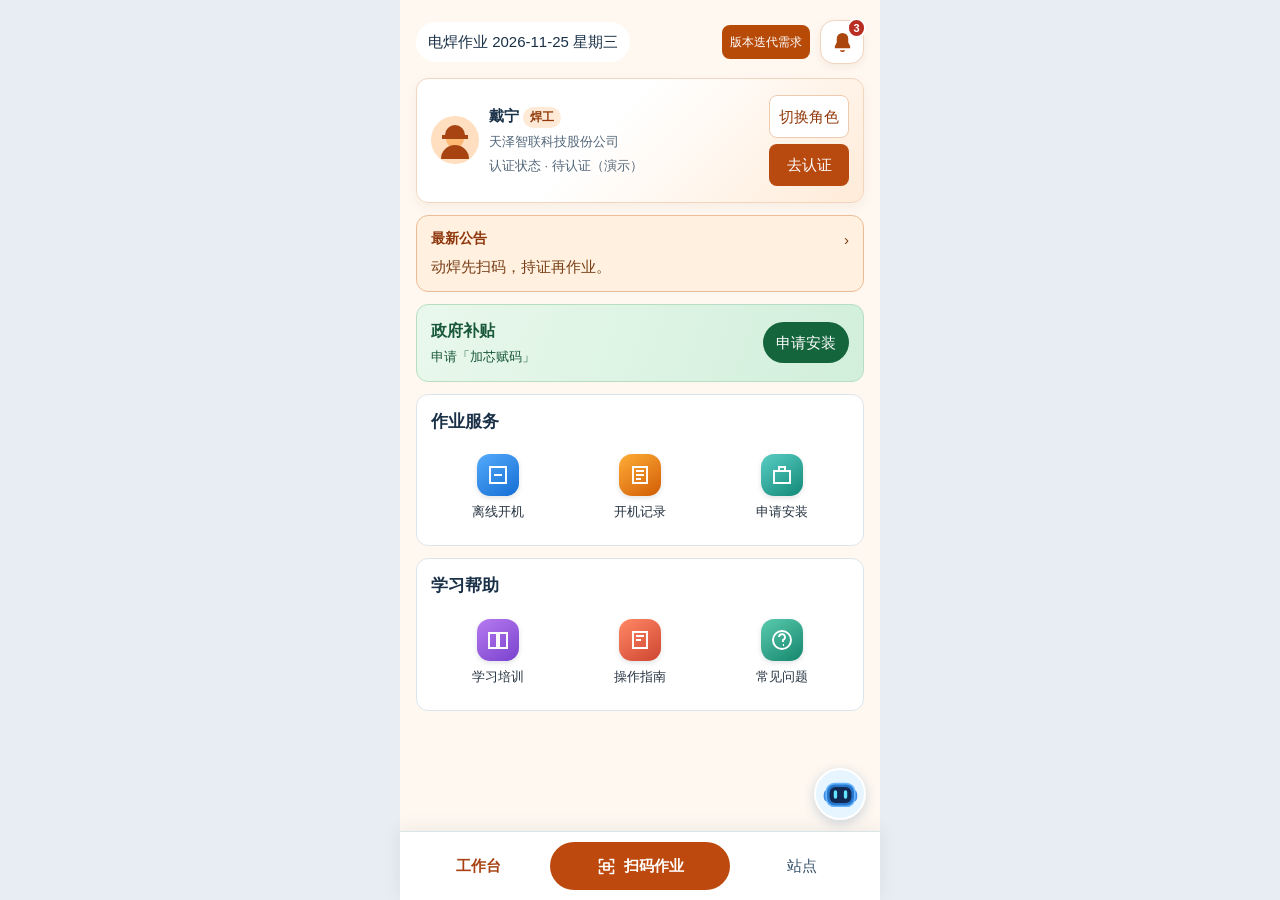
==== pages/mini-workbench.html @ 35cec2cd "Add files via upload" ====
<!doctype html>
<html lang="zh-CN">
<meta charset="utf-8">
<meta name="viewport" content="width=device-width,initial-scale=1">
<title>电焊作业小程序原型</title>
<link rel="stylesheet" href="../_data/leaflet/leaflet.css">
<script defer src="../_data/leaflet/leaflet.js"></script>
<script defer src="../_data/street-boundaries.js"></script>
<script defer src="../_data/station-boundaries.js"></script>
<style>
*{box-sizing:border-box}body{margin:0;background:#e7edf2;color:#193047;font:15px/1.55 "Microsoft YaHei",sans-serif}button,select,input{font:inherit}button{cursor:pointer}button:focus-visible,a:focus-visible{outline:3px solid #277bc3;outline-offset:3px}.app{max-width:480px;min-height:100dvh;margin:auto;background:#f4f7f9;padding:20px 16px 115px}header{display:flex;justify-content:space-between;align-items:center;margin-bottom:14px}h1,h2,p{margin:0}h1{font-size:25px}h2{font-size:17px;margin-bottom:10px}.card{background:white;border:1px solid #dce5eb;border-radius:12px;padding:14px;margin-bottom:12px}.identity{display:flex;justify-content:space-between;gap:8px;align-items:center}.muted{color:#526679;font-size:13px}.action{background:#dff2ed;color:#075d4b;border:0;border-radius:8px;padding:9px}.tools{display:flex;flex-wrap:wrap;gap:8px}.notice{background:#fff2d9;color:#723c0a}.nav{position:fixed;bottom:0;left:50%;transform:translateX(-50%);width:min(480px,100%);background:white;border-top:1px solid #dae5ea;display:grid;grid-template-columns:1fr 1.4fr 1fr;gap:8px;padding:10px 14px calc(10px + env(safe-area-inset-bottom))}.nav button{border:0;background:white;color:#34516a;min-height:48px;border-radius:10px}.nav button[aria-current]{background:#edf4f8;font-weight:bold}.nav .scan{background:#08735d;color:white;font-weight:bold}.filters{display:grid;grid-template-columns:1fr 1fr;gap:8px}.filters input{grid-column:1/-1}.filters input,.filters select{width:100%;padding:9px;border:1px solid #bacbd8;border-radius:7px;background:white;color:inherit}.map{position:relative;height:188px;margin:10px 0;background:#e1eee3;border-radius:9px;overflow:hidden}.map svg{position:absolute;width:100%;height:100%;pointer-events:none}.pin{position:absolute;transform:translate(-50%,-50%);width:34px;height:34px;border:2px solid white;border-radius:50%;background:#08735d;color:white}.pin.active{background:#a34313}.station{display:block;text-align:left;width:100%;color:inherit}.station.active{border-color:#08735d;background:#f0fbf7}.status{float:right;color:#076555;font-size:12px}.count{margin:10px 0}dialog{border:0;border-radius:12px;width:min(360px,90vw);padding:20px}dialog::backdrop{background:#12263e80}dialog p{margin:12px 0}
.nav{box-shadow:0 -3px 18px #19304712;align-items:center}.nav button[aria-current]{background:transparent;color:#a84213}.nav .scan{background:#bd490e;border-radius:999px}.app:has(#sites:not([hidden])){padding-top:0}.map-stage{position:relative;margin:0 -16px;background:#e1eee3;padding-top:108px}.map-stage .filters{position:absolute;z-index:1;top:12px;left:14px;right:14px}.map-stage .filters input{grid-row:1;border-radius:999px}.map-stage .filters select{border-radius:999px}.map-stage .map{height:clamp(220px,38dvh,360px);margin:0;border-radius:0}.map-hint{padding:4px 14px 18px}.sheet{position:relative;margin:-12px -16px 0;background:white;border-radius:18px 18px 0 0;padding:10px 16px 16px}.sheet h2{margin-top:10px}.sheet .station{border-width:0 0 1px;border-radius:0;margin:0}.pin.active{outline:3px solid #f3b084}
#work .action{background:#fff1e6;color:#923a0c}.app:has(#work:not([hidden])){background:#fff8f1}.identity .profile{display:flex;gap:10px;align-items:center;min-width:0}.avatar{width:48px;height:48px;flex:none;border-radius:50%;background:#ffdfbf;color:#a74412}.tools{display:grid;grid-template-columns:repeat(3,minmax(0,1fr))}.tools .action{display:grid;justify-items:center;gap:6px;min-height:68px;font-size:13px}.tools svg{width:23px;height:23px;fill:none;stroke:currentColor;stroke-width:1.7}.account-actions{display:grid;gap:6px;flex:none}#roleDialog button{margin:4px}
#work header{gap:10px}.work-date{font-size:clamp(12px,3.6vw,15px);font-weight:500;background:#fff;padding:8px 12px;border-radius:999px}.message-bell{position:relative;flex:none;width:44px;height:44px;display:grid;place-items:center}.message-bell svg{width:23px;height:23px;fill:currentColor}.unread{position:absolute;top:-3px;right:-3px;min-width:19px;padding:0 4px;border:2px solid #fff;border-radius:999px;background:#b6371b;color:white;font-size:11px;text-align:center}
.nav .scan{display:flex;align-items:center;justify-content:center;gap:7px}.scan-icon{width:21px;height:21px;flex:none;fill:none;stroke:currentColor;stroke-width:1.8;stroke-linecap:round;stroke-linejoin:round}
#work .tools .action{background:transparent;color:#263341;align-content:start}
#work .tools .action:hover{background:#fff4e8}
.app-icon{display:grid;place-items:center;width:42px;height:42px;border-radius:13px;background:linear-gradient(145deg,var(--icon-light),var(--icon-dark));color:white;box-shadow:0 2px 5px #26334123}
.app-icon svg{width:24px;height:24px;stroke-width:1.9}
#work .welder-card{background:linear-gradient(135deg,#fff 42%,#ffebd8);border-color:#f2d6be;padding:16px 14px;box-shadow:0 4px 12px #803e1010}
.welder-card .avatar{outline:2px solid white;outline-offset:1px}
.welder-card .role-label{display:inline-block;border-radius:999px;background:#ffead7;color:#923a0c;padding:1px 7px;font-size:12px;vertical-align:middle}
.welder-card .profile p{margin-top:4px}
#work .welder-card #switchRole{background:white;border:1px solid #edcbb0}
#work .welder-card #certAction{background:#b94a0f;color:white}
.subsidy-card{background:linear-gradient(110deg,#fff0d7,#ffe3bb);border-color:#f1d1a5;gap:12px}
.subsidy-copy strong{color:#713509;font-size:16px}
.subsidy-copy .muted{color:#754d2e;margin-top:3px}
#work .subsidy-card .action{background:#9d420e;color:white;flex:none;border-radius:999px;padding-inline:13px}
#work .message-bell{background:white;border:1px solid #f2d4bd;border-radius:14px;color:#ab460e;box-shadow:0 3px 9px #803e1014}
#work .message-bell:hover{background:#ffe9d7}
.unread{background:#b92e22;line-height:16px;font-weight:700}
@media(max-width:350px){.welder-card{flex-wrap:wrap}.welder-card .account-actions{display:flex;margin-left:auto}}
.subsidy-card{background:linear-gradient(110deg,#e9f8ec,#d1efdb);border-color:#b7dec3}
.subsidy-copy strong,.subsidy-copy .muted{color:#195839}
#work .subsidy-card .action{background:#14653c;color:#fff}
.message-strip{display:flex;align-items:center;gap:9px;width:100%;text-align:left;color:#773f17;border-color:#f2d6be;background:#fffaf3}
.message-strip svg{width:21px;height:21px;flex:none;fill:none;stroke:currentColor;stroke-width:1.8}
.message-window{height:24px;overflow:hidden;flex:1;min-width:0}
.message-track{display:block;animation:message-roll 12s ease-in-out infinite}
.message-track span{display:block;height:24px;line-height:24px;overflow:hidden;text-overflow:ellipsis;white-space:nowrap}
.message-strip:hover .message-track,.message-strip:focus-visible .message-track{animation-play-state:paused}
@keyframes message-roll{0%,24%{transform:translateY(0)}33%,57%{transform:translateY(-24px)}66%,91%{transform:translateY(-48px)}100%{transform:translateY(-72px)}}
@media(prefers-reduced-motion:reduce){.message-track{animation:none}}
.message-strip{background:#fff0df;border-color:#ebbc95;padding:12px 14px}
.message-strip svg{color:#a84213}
.message-copy{display:grid;gap:2px;flex:1;min-width:0}
.message-copy strong{color:#8e370d;font-size:14px}
.message-copy .message-window{font-size:13px}
.message-strip{display:grid;grid-template-columns:minmax(0,1fr) auto;gap:4px 9px}
.message-heading{display:flex;align-items:center;gap:8px}
.message-strip>.message-window{grid-row:2;grid-column:1/-1}
.robot-support{position:fixed;z-index:2;right:max(14px,calc((100vw - 480px)/2 + 14px));bottom:calc(80px + env(safe-area-inset-bottom));width:52px;height:52px;display:grid;place-items:center;border:2px solid #fff;border-radius:50%;background:#e6f5ff;box-shadow:0 3px 12px #164c8138}.robot-support svg{width:37px;height:33px}.robot-support:hover{background:#cce9ff}#work{padding-bottom:48px}
.robot-eyes{transform-box:fill-box;transform-origin:center;animation:robot-blink 4s ease-in-out infinite}
@keyframes robot-blink{0%,74%,82%,89%,96%,100%{transform:scaleY(1)}78%,93%{transform:scaleY(.12)}}
@media(prefers-reduced-motion:reduce){.robot-eyes{animation:none}}
#map{isolation:isolate}.map-fallback{padding:16px}.map-stage .filters{z-index:3}
.map .boundary-label{border:0;background:transparent;box-shadow:none;color:#34516a;font-size:11px;padding:0;text-shadow:0 0 3px white,0 0 5px white}
.map .boundary-label::before{display:none}
.station-sheet-head{display:flex;align-items:center;justify-content:space-between;gap:8px}.station-sheet-head button{min-height:40px}.sheet .station{display:grid;grid-template-columns:clamp(78px,25%,110px) minmax(0,1fr);gap:12px;align-items:stretch}.station-media{position:relative;min-height:76px}.station-media .station-photo{position:absolute;inset:0;width:100%;height:100%}.station-photo{width:78px;height:68px;flex:none;border-radius:8px;object-fit:cover}.station-copy{min-width:0;flex:1}.station-placeholder{display:grid;place-content:center;text-align:center;background:#e9f2f5;color:#345c70;font-size:11px}.station-placeholder svg{width:24px;height:24px;margin:auto}.map .station-marker svg{position:static;width:22px;height:22px}.station-marker{display:grid;place-items:center;border:2px solid white;border-radius:50%;background:#c74f15;color:white;box-shadow:0 2px 6px #14344455}.station-marker.selected{background:#963607;outline:2px solid #f9bb91}
/* Muted map colors keep station markers distinct from the basemap. */
.map-stage{background:#e3ebf2}
#map{background:#dce7f0}
#map .boundary-label{color:#405a72}
#map .leaflet-tile-pane{filter:saturate(.64) brightness(1.04) contrast(.92)}
.station-sheet-head h2{margin:0 auto 0 0}
.station-photo-label{position:absolute;bottom:4px;left:4px;padding:1px 4px;border-radius:4px;background:#132b42;color:white;font-size:10px}
[hidden]{display:none!important}.nav.installer-nav{grid-template-columns:1fr 1fr}
#roleDialog{color:#202731;padding:20px;border-radius:18px;box-shadow:0 12px 36px #18202b33}
.role-head{display:flex;align-items:center;justify-content:space-between;gap:8px;margin-bottom:14px}
.role-head h2{margin:0;font-size:20px}
#roleDialog button{margin:0}
.role-close{border:0;background:#f3f1ee;color:#504943;border-radius:50%;width:38px;height:38px;font-size:22px}
.role-options{display:grid;gap:10px}
.role-option{display:grid;grid-template-columns:44px minmax(0,1fr) auto;align-items:center;gap:10px;min-height:68px;padding:10px;border:1px solid #ece8f5;border-radius:12px;background:#f6f3fb;text-align:left;color:inherit;font-weight:700}
.role-option[aria-current="true"]{background:#fff2e5;border-color:#eac09e}
.role-symbol{display:grid;place-items:center;width:44px;height:44px;border-radius:13px;color:white;background:var(--role-color)}
.role-symbol svg{width:25px;height:25px;fill:none;stroke:currentColor;stroke-width:1.8;stroke-linecap:round;stroke-linejoin:round}
.role-state{color:#824015;font-size:12px;white-space:nowrap}
.profile-avatar{border:0;padding:0;background:none;border-radius:50%;display:grid;place-items:center;flex:none}
#profilePage h1{font-size:20px;margin-right:auto;margin-left:12px}
.profile-form{display:grid;gap:15px;min-height:calc(72dvh - 30px)}
.profile-form label{display:grid;gap:5px;font-weight:600}
.profile-form input,.profile-form textarea{font:inherit;font-weight:400;width:100%;min-height:44px;padding:8px 10px;border:1px solid #d8e3e8;border-radius:8px;color:#193047;background:#fff}
.profile-form [readonly]{background:#f4f6f7;color:#516474}
.profile-footer{align-self:end;display:grid;gap:10px}
.profile-footer button{min-height:44px;font-weight:700}
.profile-footer .profile-save{background:#08735d;color:#fff}
.profile-footer .profile-logout{background:#fff1ed;color:#a43420;border:1px solid #eccbc3}
#work .version-trigger{margin-left:auto;background:#b84a08;color:#fff;font-size:12px;white-space:nowrap;padding:8px}#versionDialog{max-height:85dvh;color:#193047}#versionDialog header{position:sticky;top:0;background:#fff;gap:10px;padding:4px 0}#versionDialog h2{margin:0}#versionDialog h3{color:#91400f}#versionDialog section+section{border-top:1px solid #e8edf0}#versionDialog ul{padding-left:20px}
.version-role-table{width:100%;border-collapse:collapse;table-layout:fixed;font-size:12px;line-height:1.6}.version-role-table th,.version-role-table td{padding:8px 6px;text-align:left;vertical-align:top;border-bottom:1px solid #e8edf0;overflow-wrap:anywhere}.version-role-table thead{background:#fff0df;color:#824015}.version-role-table th:first-child{width:24%}.version-role-table thead th:last-child{width:25%}
.welding-header{gap:8px}.welding-header h1{font-size:20px;text-align:center;white-space:nowrap}.welding-header button{min-height:42px;white-space:nowrap}.welding-header .welding-export{background:#a74313;color:#fff}.welding-export:disabled{opacity:.55;cursor:default}
.welding-count{margin:14px 0 8px}.welding-empty{text-align:center;color:#526679;padding:20vh 0 8vh}.welding-device strong{overflow-wrap:anywhere}.welding-device p{margin-top:5px}.app:has(#welderManagement:not([hidden])){padding-bottom:24px;background:#f3f8fa}
</style>
<main class="app">
<section id="work">
<header><h1 class="work-date">电焊作业 2026-11-25 星期三</h1><button class="action version-trigger" type="button" aria-haspopup="dialog" onclick="document.getElementById('versionDialog').showModal()">版本迭代需求</button><button class="action message-bell" type="button" data-note="消息" aria-label="消息，3 条未读（演示）"><svg viewBox="0 0 24 24" aria-hidden="true"><path d="M12 2a6 6 0 0 0-6 6v4l-2 4v2h16v-2l-2-4V8a6 6 0 0 0-6-6Zm0 20a3 3 0 0 0 2.8-2h-5.6a3 3 0 0 0 2.8 2Z"/></svg><span class="unread" aria-hidden="true">3</span></button></header>
<section class="card identity welder-card"><div class="profile"><button id="openProfile" class="profile-avatar" type="button" aria-label="编辑个人信息"><svg class="avatar" viewBox="0 0 48 48" role="img" aria-label="用户头像"><circle cx="24" cy="23" r="9" fill="#ffb975"/><path d="M10 43a14 14 0 0 1 28 0zM14 19a10 10 0 0 1 20 0h3v4H11v-4z" fill="currentColor"/></svg></button><div><strong>戴宁 <span class="role-label" id="role">焊工</span></strong><p class="muted">天泽智联科技股份公司</p><p class="muted" id="certState">认证状态 · 待认证（演示）</p></div></div><div class="account-actions"><button class="action" id="switchRole">切换角色</button><button class="action" id="certAction" data-note="焊工认证">去认证</button></div></section>
<button class="card message-strip" type="button" data-note="消息" aria-label="查看消息，3 条未读（演示）">
  <span class="message-copy message-heading"><strong>最新公告</strong></span>
  <span aria-hidden="true">›</span>
  <span class="message-window" aria-hidden="true"><span class="message-track"><span>动焊先扫码，持证再作业。</span><span>学习培训 · 可查看操作指南</span><span>设备服务 · 可查询安装站点</span><span>动焊先扫码，持证再作业。</span></span></span>
</button>
<section class="card identity subsidy-card" id="welderSubsidy"><div class="subsidy-copy"><strong>政府补贴</strong><p class="muted">申请「加芯赋码」</p></div><button class="action" data-note="政府补贴 · 申请安装">申请安装</button></section>
<section class="card" id="welderTools"><h2>作业服务</h2><div class="tools"><button class="action" data-note="离线开机">离线开机</button><button class="action" data-note="开机记录">开机记录</button><button class="action" data-note="申请安装">申请安装</button></div></section>
<section class="card" id="installerTools" hidden>
  <h2>安装与维修</h2>
  <div class="tools">
    <button class="action" data-note="批量安装">批量安装</button>
    <button class="action" data-note="预约安装">预约安装</button>
    <button class="action" data-note="安装记录">安装记录</button>
    <button class="action" data-note="设备维修">设备维修</button>
    <button class="action" data-note="维修记录">维修记录</button>
  </div>
</section>
<section class="card" id="safetyTools" hidden>
  <h2>单位安全管理</h2>
  <div class="tools">
    <button class="action" data-note="芯片安装">芯片安装</button>
    <button class="action" data-note="预约记录">预约记录</button>
    <button class="action" id="openWelderManagement">焊机管理</button>
    <button class="action" data-note="人员管理">人员管理</button>
    <button class="action" data-note="预警处置">预警处置</button>
  </div>
</section>
<section class="card"><h2>学习帮助</h2><div class="tools"><button class="action" data-note="学习培训">学习培训</button><button class="action" data-note="操作指南">操作指南</button><button class="action" data-note="常见问题">常见问题</button></div></section>
</section>
<button class="robot-support" type="button" data-note="智能客服" aria-label="智能客服">
  <svg viewBox="0 0 44 36" aria-hidden="true">
    <path d="M5 13C1 13 1 26 5 26m34-13c4 0 4 13 0 13" fill="#408ce2"/>
    <rect x="5" y="5" width="34" height="27" rx="10" fill="#2676cc" stroke="#68b5ff" stroke-width="2"/>
    <rect x="9" y="9" width="26" height="19" rx="7" fill="#102852"/>
    <g class="robot-eyes" fill="#65e4ff">
      <rect x="14" y="13" width="4" height="10" rx="2"/>
      <rect x="26" y="13" width="4" height="10" rx="2"/>
    </g>
  </svg>
</button>
<section id="profilePage" hidden>
  <header><button class="action" id="profileBack" type="button">返回</button><h1 tabindex="-1" id="profileTitle">个人信息编辑</h1></header>
  <p class="card notice">仅可修改手机号。其他信息如需更改，请联系客服 <a href="tel:4000119000">4000119000</a>。</p>
  <form id="profileForm" class="card profile-form">
    <label>姓名<input value="戴宁" readonly></label>
    <label>身份证号<input value="342422********358X" readonly></label>
    <label>手机号码<input id="profilePhone" type="tel" inputmode="numeric" autocomplete="off" maxlength="11" pattern="1[3-9][0-9]{9}" placeholder="180****3837" title="请输入有效的 11 位手机号码"></label>
    <label>所属企业<input value="天泽智联科技股份公司" readonly></label>
    <label>所属区域<textarea readonly rows="2">安徽省 / 合肥市 / 经开区 / 芙蓉社区管理委员会街道</textarea></label>
    <p id="profileStatus" class="muted" role="status"></p>
    <div class="profile-footer"><button class="action profile-save" type="submit">确定</button><button class="action profile-logout" id="profileLogout" type="button">退出登录</button></div>
  </form>
</section>
<section id="signedOut" class="card" hidden><h1 tabindex="-1">已退出登录</h1><button class="action" id="demoLogin" type="button">重新进入演示</button></section>
<section id="welderManagement" hidden>
  <header class="welding-header">
    <button type="button" class="action" id="weldingBack">返回</button>
    <h1 id="weldingTitle" tabindex="-1">焊机管理</h1>
    <button type="button" class="action welding-export" id="exportWelding">导出</button>
  </header>
  <div class="filters">
    <input id="weldingSearch" type="search" aria-label="搜索设备编号或焊机编码" placeholder="请输入设备编号／焊机编码搜索">
    <select id="weldingWork" aria-label="作业状态"><option value="">全部作业状态</option><option>作业中</option><option>停止作业</option></select>
    <select id="weldingPower" aria-label="通电状态"><option value="">全部通电状态</option><option>已通电</option><option>已断电</option></select>
  </div>
  <p class="muted welding-count" id="weldingCount" role="status"></p>
  <div id="weldingRows"></div>
  <div class="welding-empty" id="weldingEmpty" hidden>暂无数据</div>
</section>
<section id="sites" hidden>
<div class="map-stage" id="mapStage"><div class="filters"><select id="city" aria-label="市"></select><select id="district" aria-label="区县"></select><input id="search" type="search" aria-label="搜索站点" placeholder="搜索站点名称或地址"></div>
<div class="map" id="map" aria-label="安装站点地图"><p class="map-fallback">地图加载中，站点列表可直接查看。</p></div>
<p class="muted map-hint">行政区划底图 · 站点坐标待核实</p></div>
<section class="sheet" aria-labelledby="stationHeading">

<div class="station-sheet-head"><h2 id="stationHeading">安装站点</h2><button class="action" id="closeStation" type="button" hidden>返回站点列表</button></div>
<p class="count muted" id="count" aria-live="polite"></p><div id="stations"></div>
</section>
</section>
</main>
<nav class="nav" aria-label="底部导航"><button data-page="work" aria-current="page">工作台</button><button class="scan" data-note="扫码作业"><svg class="scan-icon" viewBox="0 0 24 24" aria-hidden="true"><path d="M8 4H4v4m12-4h4v4M4 16v4h4m8 0h4v-4M4 12h16M9 8h6v8H9z"/></svg>扫码作业</button><button data-page="sites">站点</button></nav>
<dialog id="notice"><h2 id="dialogTitle"></h2><p id="dialogText"></p><form method="dialog"><button class="action">关闭</button></form></dialog>
<dialog id="versionDialog" aria-labelledby="versionTitle"><header><h2 id="versionTitle">V2.1.15 版本迭代需求</h2><form method="dialog"><button class="action" autofocus>关闭</button></form></header>
<section><h3>1. 工作台布局优化</h3><p>保留橙色主题和头像，身份卡展示姓名、角色和所属单位。顶部以较小字号显示电焊作业、日期和星期。消息铃铛显示未读数字，安全提示并入按角色轮播的「最新公告」。</p><p>移除「当前作业」，应用入口使用彩色圆角图标与名称。政府补贴沿用绿色并提供申请安装。保留支持眨眼的蓝色机器人智能客服入口。</p></section>
<section><h3>2. 角色切换与专属工作台</h3><p>角色选择弹框为四种角色配独立图标并标记当前角色，点击后进入对应工作台。</p><table class="version-role-table" aria-label="各角色工作台与底部菜单对照">
  <thead><tr><th scope="col">角色</th><th scope="col">工作台入口</th><th scope="col">底部菜单</th></tr></thead>
  <tbody>
    <tr><th scope="row">焊工</th><td>作业服务<br>离线开机、开机记录、申请安装</td><td>工作台、扫码作业、站点</td></tr>
    <tr><th scope="row">安装工</th><td>安装与维修<br>批量安装、预约安装、安装记录、设备维修、维修记录</td><td>工作台、站点</td></tr>
    <tr><th scope="row">项目负责人</th><td>单位安全管理<br>芯片安装、预约记录、焊机管理、人员管理、预警处置、政府补贴</td><td>工作台、站点</td></tr><tr><th scope="row">企业安全负责人</th><td>单位安全管理<br>芯片安装、预约记录、焊机管理、人员管理、预警处置、政府补贴</td><td>工作台、站点</td></tr>
  </tbody>
</table>
<p>焊工底栏的「扫码作业」使用橙色按钮并配扫码图标，识别设备后按状态提供开机或关机操作。</p><p>焊工未认证时显示「待认证」和「去认证」，通过后显示「已认证」和「查看认证」，可查看认证姓名、脱敏证件信息和有效期（如有）。三个角色均保留学习培训、操作指南和常见问题。</p></section>
<section><h3>3. 站点地图与列表</h3><p>从底栏进入站点，支持按市、区县和关键词筛选。蓝灰地图与列表同步更新，左上角显示「安装站点（N个）」。点击橙色点位后，下方只显示该站点，点击「返回站点列表」恢复原筛选结果。</p><p>站点采用等高的左图右文布局，展示名称、所属区域、详细地址、站点状态、负责人和联系方式。</p></section>
<section><h3>4. 个人信息与退出登录</h3><p>点击头像进入个人信息编辑，保留原有功能，仅手机号可编辑。原工作台的「退出」移至个人信息页底部，改为「退出登录」。确认后进入退出状态，取消则留在当前页。</p></section>
<section><h3>5. 原型演示说明</h3><p>站点坐标待核实，部分照片为示意图，负责人、联系方式与未读数为演示数据。认证、扫码、安装维修、安全管理、智能客服和登录的正式流程需接入对应业务服务。</p></section></dialog>
<dialog id="roleDialog" aria-labelledby="roleTitle"><form method="dialog">
  <div class="role-head"><h2 id="roleTitle">请选择你的角色</h2><button class="role-close" value="cancel" aria-label="取消切换">×</button></div>
  <div class="role-options">
    <button class="role-option" value="焊工"><span class="role-symbol" style="--role-color:#168779"><svg viewBox="0 0 24 24" aria-hidden="true"><path d="M4 12h16M6 12V9a6 6 0 0 1 12 0v3M12 3v6M7 14a5 5 0 0 0 10 0M4 21c2-4 14-4 16 0"/></svg></span><span>我是焊工</span><span class="role-state">›</span></button>
    <button class="role-option" value="安装工"><span class="role-symbol" style="--role-color:#bb4c10"><svg viewBox="0 0 24 24" aria-hidden="true"><path d="M14 5a5 5 0 0 0-6 6l-5 5a3 3 0 0 0 4 4l5-5a5 5 0 0 0 6-6l-3 3-3-3z"/></svg></span><span>我是安装工</span><span class="role-state">›</span></button>
    <button class="role-option" value="企业安全负责人"><span class="role-symbol" style="--role-color:#3769aa"><svg viewBox="0 0 24 24" aria-hidden="true"><path d="M12 3 4 6v5c0 4 3 8 8 10 5-2 8-6 8-10V6zM8 12l3 3 5-5"/></svg></span><span>我是企业安全负责人</span><span class="role-state">›</span></button>
    <button class="role-option" value="项目负责人"><span class="role-symbol" style="--role-color:#7251a1"><svg viewBox="0 0 24 24" aria-hidden="true"><path d="M12 3 4 6v5c0 4 3 8 8 10 5-2 8-6 8-10V6zM8 12l3 3 5-5"/></svg></span><span>我是项目负责人</span><span class="role-state">›</span></button>
  </div>
</form></dialog>
<script>
const data=[
 ['黄山脉链五金机电','黄山市','屯溪区','新潭镇','梅林国际-北门',48,60,'周明（演示）','138****1201','../assets/station-chuanhai.png',true],
 ['休宁野狼五金机电','黄山市','休宁县','海阳镇','齐云西大道49号',23,73,'许诚（演示）','138****1202','../assets/station-chuanhai.png',true],
 ['歙县未来万家五金机电','黄山市','歙县','徽城镇','润峰水岸名城',70,69,'方敏（演示）','138****1203','../assets/station-chuanhai.png',true],
 ['川海五金机电','合肥市','巢湖市','凤凰山街道','川海五金机电（新都人家店）',45,22,'陈宇（演示）','138****1204','../assets/station-chuanhai.png'],
 ['锐锢商城','宣城市','宣州区','双桥街道','建材交易中心',78,32,'赵宁（演示）','138****1205','../assets/station-chuanhai.png',true]
];
const byId=id=>document.getElementById(id);
const profilePage=byId('profilePage');
const mainNav=document.querySelector('.nav');
const robotSupport=document.querySelector('.robot-support');
function showProfile(open){
 profilePage.hidden=!open;
 byId('work').hidden=open;
 mainNav.hidden=open;
 robotSupport.hidden=open;
 window.scrollTo(0,0);
 if(open)byId('profileTitle').focus();else byId('openProfile').focus();
}
byId('openProfile').onclick=()=>showProfile(true);
byId('profileBack').onclick=()=>{
 byId('profileForm').reset();
 byId('profilePhone').value=savedPhone;
 byId('profileStatus').textContent='';
 showProfile(false);
};
let savedPhone='';
byId('profileForm').onsubmit=event=>{
 event.preventDefault();
 savedPhone=byId('profilePhone').value;
 byId('profileStatus').textContent=savedPhone?'手机号已保存到本次演示。':'请输入手机号。';
};
byId('profileLogout').onclick=()=>{
 if(!window.confirm('确定退出登录？'))return;
 savedPhone='';
 byId('profileForm').reset();
 byId('profileStatus').textContent='';
 profilePage.hidden=true;
 byId('signedOut').hidden=false;
 byId('signedOut').querySelector('h1').focus();
};
byId('demoLogin').onclick=()=>{
 byId('signedOut').hidden=true;
 showProfile(false);
};
const weldingDevices=[
 {id:'DEMO-001',code:'HJ-001',work:'作业中',power:'已通电',records:[['开机','2026-11-26 09:15:00']]},
 {id:'DEMO-002',code:'HJ-002',work:'停止作业',power:'已断电',records:[['开机','2026-11-26 08:30:00'],['关机','2026-11-26 10:30:00']]}
];
const weldingPage=byId('welderManagement');
function matchedWeldingDevices(){
 const search=byId('weldingSearch').value.trim().toLowerCase();
 const work=byId('weldingWork').value;
 const power=byId('weldingPower').value;
 return weldingDevices.filter(device=>
  (!work||device.work===work)&&(!power||device.power===power)&&
  [device.id,device.code].some(value=>value.toLowerCase().includes(search))
 );
}
function renderWeldingDevices(){
 const matched=matchedWeldingDevices();
 const list=byId('weldingRows');
 list.replaceChildren();
 for(const device of matched){
  const row=document.createElement('article');
  row.className='card welding-device';
  const name=document.createElement('strong');
  name.textContent=device.id+' · '+device.code;
  const status=document.createElement('p');
  status.className='muted';
  status.textContent=device.work+' · '+device.power;
  row.append(name,status);
  list.append(row);
 }
 byId('weldingCount').textContent='共 '+matched.length+' 台焊机';
 byId('weldingEmpty').hidden=matched.length>0;
 byId('exportWelding').disabled=!matched.some(device=>device.records.length);
}
function showWeldingManagement(open){
 weldingPage.hidden=!open;
 byId('work').hidden=open;
 mainNav.hidden=open;
 robotSupport.hidden=open;
 window.scrollTo(0,0);
 if(open){renderWeldingDevices();byId('weldingTitle').focus();}
 else byId('openWelderManagement').focus();
}
byId('openWelderManagement').onclick=()=>showWeldingManagement(true);
byId('weldingBack').onclick=()=>showWeldingManagement(false);
byId('weldingSearch').addEventListener('input',renderWeldingDevices);
for(const id of ['weldingWork','weldingPower'])byId(id).addEventListener('change',renderWeldingDevices);
byId('exportWelding').onclick=()=>{
 const records=matchedWeldingDevices().flatMap(device=>device.records.map(record=>[device.id,device.code,...record]));
 if(!records.length)return;
 const csv=[['设备编号','焊机编码','操作','操作时间'],...records].map(row=>
  row.map(value=>'"'+value.replaceAll('"','""')+'"').join(',')
 ).join('\r\n');
 const url=URL.createObjectURL(new Blob(['\uFEFF',csv],{type:'text/csv;charset=utf-8'}));
 const link=document.createElement('a');
 link.href=url;
 link.download='焊机开关机记录-演示.csv';
 document.body.append(link);
 link.click();
 link.remove();
 setTimeout(()=>URL.revokeObjectURL(url),1000);
 byId('weldingCount').textContent='已导出 '+records.length+' 条开关机记录';
};
const roleDialog=byId('roleDialog');
byId('switchRole').onclick=()=>{
 roleDialog.returnValue='';
 const current=byId('role').textContent.trim();
 for(const button of roleDialog.querySelectorAll('.role-option')){
  const selected=button.value===current;
  if(selected)button.setAttribute('aria-current','true');else button.removeAttribute('aria-current');
  button.querySelector('.role-state').textContent=selected?'当前':'›';
 }
 roleDialog.showModal();
};
roleDialog.addEventListener('close',()=>{
 const selected=roleDialog.returnValue;
 if(!['焊工','安装工','企业安全负责人','项目负责人'].includes(selected))return;
 byId('role').textContent=selected;
 const isWelder=selected==='焊工';
 byId('certAction').hidden=!isWelder;
 byId('certState').hidden=!isWelder;
 const isInstaller=selected==='安装工';
 byId('installerTools').hidden=!isInstaller;
 const isSafetyLead=['企业安全负责人','项目负责人'].includes(selected);
 byId('safetyTools').hidden=!isSafetyLead;
 byId('welderTools').hidden=!isWelder;
 byId('welderSubsidy').hidden=isInstaller;
 document.querySelector('.nav .scan').hidden=!isWelder;
 document.querySelector('.nav').classList.toggle('installer-nav',!isWelder);
 const track=document.querySelector('.message-track');
 const messages=isInstaller
  ? ['批量安装 · 先校验设备开关机，再登记信息','预约安装 · 查看企业预约工单','设备维修 · 可查看维修记录']
  : isSafetyLead
   ? ['安全提醒 · 请关注本单位焊机状态','预警处理 · 请及时查看并处理预警','加芯赋码 · 可通过政府补贴入口申请安装']
   : ['动焊先扫码，持证再作业。','学习培训 · 可查看操作指南','设备服务 · 可查询安装站点'];
 [...track.children].forEach((line,index)=>{line.textContent=messages[index % messages.length];});
});
const icons=['M4 4h16v16H4z M8 12h8','M5 4h14v16H5z M8 8h8 M8 12h8 M8 16h5','M4 8h16v12H4z M9 8V4h6v4','M3 5h8v15H3z M13 5h8v15h-8z','M5 4h14v16H5z M8 8h8 M8 12h5','M12 3a9 9 0 1 0 0 18 9 9 0 0 0 0-18z M9 9a3 3 0 1 1 4 3v2 M13 17h1'];
const iconColors=[['#54aafa','#146ed4'],['#ffad37','#d15c05'],['#5acdc4','#118977'],['#b67aef','#7942cd'],['#ff8965','#ce4531'],['#5bcbae','#14866c']];
const installerIcons=[
 ['M4 7h16v13H4z M8 7V4h8v3 M8 13h8 M12 9v8','#5acdc4','#118977'],
 ['M4 6h16v14H4z M8 3v6 M16 3v6 M4 11h16 M9 15l2 2 4-4','#b67aef','#7942cd'],
 ['M5 4h14v16H5z M8 8h8 M8 12h8 M8 16h5','#54aafa','#146ed4'],
 ['M14 5a4 4 0 0 0-5 5l-5 5a2 2 0 0 0 3 3l5-5a4 4 0 0 0 5-5l-3 2-2-2z','#5bcbae','#14866c'],
 ['M6 4h12v16H6z M9 8h6 M9 12h6 M9 16h4','#48baa6','#187967']
];
document.querySelectorAll('#work .tools:not(#installerTools .tools):not(#safetyTools .tools) button').forEach((button,index)=>decorateTool(button,icons[index],...iconColors[index]));
document.querySelectorAll('#installerTools button').forEach((button,index)=>decorateTool(button,...installerIcons[index]));
const safetyIcons=[
 [icons[2],'#54aafa','#146ed4'],
 [installerIcons[1][0],'#b67aef','#7942cd'],
 [icons[0],'#54aafa','#146ed4'],
 ['M9 11a3 3 0 1 0 0-6 3 3 0 0 0 0 6z M3 20v-2a6 6 0 0 1 12 0v2 M16 10h5 M18.5 7.5v5','#5bcbae','#14866c'],
 ['M12 4 3 20h18z M12 10v4 M12 17h.01','#ff8965','#ce4531']
];
document.querySelectorAll('#safetyTools button').forEach((button,index)=>decorateTool(button,...safetyIcons[index]));
function decorateTool(button,shape,light,dark){
 const svg=document.createElementNS('http://www.w3.org/2000/svg','svg');
 svg.setAttribute('viewBox','0 0 24 24');svg.setAttribute('aria-hidden','true');
 const path=document.createElementNS(svg.namespaceURI,'path');
 path.setAttribute('d',shape);svg.append(path);
 const icon=document.createElement('span');
 icon.className='app-icon';
 icon.style.setProperty('--icon-light',light);
 icon.style.setProperty('--icon-dark',dark);
 icon.append(svg);
 button.prepend(icon);
}
const city=byId('city'),district=byId('district'),search=byId('search');
let active=-1;
const stationIcon='<svg viewBox="0 0 24 24" aria-hidden="true" fill="none" stroke="currentColor" stroke-width="1.7"><path d="M3 10l2-5h14l2 5M4 10h16v10H4zM9 20v-6h6v6M3 10h18"/></svg>';
byId('closeStation').onclick=()=>{
 active=-1;
 render();
 byId('stationHeading').focus();
};
let map, markerLayer;
const positions=[[29.74,118.29],[29.79,118.19],[29.87,118.43],[31.61,117.87],[30.95,118.81]];
function addStationBasemap(){
 const boundaries=window.STATION_BOUNDARIES;
 if(!boundaries)return;
 map.attributionControl.addAttribution('行政区划 &copy; <a href="https://datav.aliyun.com/portal/school/atlas/area_selector">阿里云 DataV</a>');
 const labelPane=map.createPane('boundaryLabels');
 labelPane.style.zIndex=590;
 labelPane.style.pointerEvents='none';
 const createLayer=(features,style)=>{
  const labels=L.layerGroup();
  const areas=L.geoJSON(features,{interactive:false,style,onEachFeature(feature){
   const {center,name}=feature.properties;
   if(!center||!name)return;
   const label=document.createElement('span');
   label.textContent=name;
   L.tooltip({permanent:true,direction:'center',className:'boundary-label',pane:'boundaryLabels'})
    .setLatLng([center[1],center[0]]).setContent(label).addTo(labels);
  }}).addTo(map);
  return {areas,labels};
 };
 const cities=createLayer(boundaries.cities,{color:'#7793aa',weight:1.2,fillColor:'#eff4f8',fillOpacity:0.88});
 const counties=createLayer(boundaries.counties,{color:'#a4b7c9',weight:0.8,fill:false});
 const updateDetail=()=>{
  const showCounties=map.getZoom()>=10;
  if(showCounties){
   map.removeLayer(cities.labels);
   counties.areas.addTo(map);
   counties.labels.addTo(map);
  }else{
   map.removeLayer(counties.areas);
   map.removeLayer(counties.labels);
   cities.labels.addTo(map);
  }
 };
 map.on('zoomend',updateDetail);
 updateDetail();
}
function initMap(){
 if(map)return;
 if(!window.L){
  byId('map').textContent='地图组件未加载，仍可使用下方站点列表。';
  return;
 }
 byId('map').replaceChildren();
 map=L.map('map',{scrollWheelZoom:false,preferCanvas:true,minZoom:6,maxZoom:14}).setView([31.82,117.23],12);
 addStationBasemap();
 if(window.RISK_STREET_GEOJSON){
  const streets=L.geoJSON(window.RISK_STREET_GEOJSON,{interactive:false,style:{color:'#6d8ba5',weight:1.2,fillColor:'#aec7dc',fillOpacity:0.08}});
  const updateStreets=()=>{
   if(map.getZoom()>=11)streets.addTo(map);
   else map.removeLayer(streets);
  };
  map.on('zoomend',updateStreets);
  updateStreets();
 }
 markerLayer=L.layerGroup().addTo(map);
}
function options(select,label,values){
 select.replaceChildren(new Option(label,''));
 for(const value of new Set(values)) select.add(new Option(value,value));
}
function districts(){
 options(district,'全部区县',data.filter(row=>!city.value||city.value===row[1]).map(row=>row[2]));
}
function render(){
 const list=byId('stations'),bounds=[];
 list.replaceChildren();markerLayer?.clearLayers();
 let count=0;
 data.forEach(([name,c,d,t,address,x,y,contactName,contactPhone,photoUrl,isSamplePhoto],index)=>{
  if((city.value&&city.value!==c)||(district.value&&district.value!==d)||!(name+c+d+t+address).includes(search.value.trim()))return;
  count++;
  if(markerLayer){
   const position=positions[index];
   bounds.push(position);
   const icon=L.divIcon({className:'station-marker'+(active===index?' selected':''),html:stationIcon,iconSize:[34,34],iconAnchor:[17,17]});
   const marker=L.marker(position,{icon,title:name+'（示意点位）',alt:name}).addTo(markerLayer);
   marker.getElement()?.setAttribute('aria-label',name);
   const label=document.createElement('span');
   label.textContent=name+'（示意）';
   marker.bindPopup(label);
   marker.on('click',()=>{
    active=index;
    render();
    byId('stationHeading').scrollIntoView({block:'nearest'});
   });
   if(active===index)marker.openPopup();
  }
  if(active>=0&&active!==index)return;
  const card=document.createElement(active===index?'article':'button');
  card.id='station-'+index;card.className='card station'+(active===index?' active':'');
  const media=document.createElement('span');media.className='station-media';card.append(media);
  const placeholder=document.createElement('span');
  placeholder.className='station-photo station-placeholder';
  placeholder.innerHTML=stationIcon+'<span>暂无站点照片</span>';
  if(photoUrl){
   const photo=document.createElement('img');
   photo.className='station-photo';photo.alt=isSamplePhoto?'站点示意照片':name+'站点照片';photo.src=photoUrl;
   photo.onerror=()=>photo.replaceWith(placeholder);
   media.append(photo);
   if(isSamplePhoto){const tag=document.createElement('span');tag.className='station-photo-label';tag.textContent='示意照片';media.append(tag);}
  }else media.append(placeholder);
  const copy=document.createElement('div');
  copy.className='station-copy';card.append(copy);
  for(const [tag,value,cls] of [['span','已启用','status'],['strong',name,''],['p',c+' · '+d+' · '+t,'muted'],['p',address,''],['p','站点负责人：'+(contactName||'未登记'),'muted'],['p','联系方式：'+(contactPhone||'未登记'),'muted']]){
   const node=document.createElement(tag);node.textContent=value;node.className=cls;copy.append(node);
  }
  if(active!==index)card.onclick=()=>{active=index;render();byId('stationHeading').scrollIntoView({block:'nearest'});};
  list.append(card);
 });
 byId('count').textContent='没有匹配站点，请调整筛选条件';
 byId('count').hidden=active>=0||count>0;
 byId('closeStation').hidden=active<0;
 byId('stationHeading').textContent=active>=0?'站点详情':'安装站点（'+count+'个）';
 byId('stationHeading').tabIndex=-1;
 if(map&&active<0&&bounds.length)map.fitBounds(bounds,{padding:[22,22],maxZoom:12});
}
options(city,'全部市',data.map(row=>row[1]));districts();render();
city.onchange=()=>{districts();active=-1;render();};
district.onchange=search.oninput=()=>{active=-1;render();};
document.addEventListener('click',event=>{
 const target=event.target.closest('button');
 if(!target)return;
 if(target.dataset.page){
  const page=target.dataset.page;
  byId('work').hidden=page!=='work';byId('sites').hidden=page!=='sites';
  if(page==='sites'){initMap();map?.invalidateSize();render();}
  document.querySelector('.robot-support').style.display=page==='work'?'':'none';
  document.querySelectorAll('.nav [data-page]').forEach(button=>{
   if(button.dataset.page===page)button.setAttribute('aria-current','page');else button.removeAttribute('aria-current');
  });
  window.scrollTo(0,0);
 }
 if(target.dataset.note){
  const title=target.dataset.note;
  byId('dialogTitle').textContent=title;
  byId('dialogText').textContent=title==='扫码作业'?'正式版扫码识别设备后，根据该设备状态提供开机或关机操作。原型仅展示入口。':'此入口用于原型演示，正式业务待接入。';
  byId('notice').showModal();
 }
});
</script>
</html>
---- _data/leaflet/leaflet.css ----
/* required styles */

.leaflet-pane,
.leaflet-tile,
.leaflet-marker-icon,
.leaflet-marker-shadow,
.leaflet-tile-container,
.leaflet-pane > svg,
.leaflet-pane > canvas,
.leaflet-zoom-box,
.leaflet-image-layer,
.leaflet-layer {
	position: absolute;
	left: 0;
	top: 0;
	}
.leaflet-container {
	overflow: hidden;
	}
.leaflet-tile,
.leaflet-marker-icon,
.leaflet-marker-shadow {
	-webkit-user-select: none;
	   -moz-user-select: none;
	        user-select: none;
	  -webkit-user-drag: none;
	}
/* Prevents IE11 from highlighting tiles in blue */
.leaflet-tile::selection {
	background: transparent;
}
/* Safari renders non-retina tile on retina better with this, but Chrome is worse */
.leaflet-safari .leaflet-tile {
	image-rendering: -webkit-optimize-contrast;
	}
/* hack that prevents hw layers "stretching" when loading new tiles */
.leaflet-safari .leaflet-tile-container {
	width: 1600px;
	height: 1600px;
	-webkit-transform-origin: 0 0;
	}
.leaflet-marker-icon,
.leaflet-marker-shadow {
	display: block;
	}
/* .leaflet-container svg: reset svg max-width decleration shipped in Joomla! (joomla.org) 3.x */
/* .leaflet-container img: map is broken in FF if you have max-width: 100% on tiles */
.leaflet-container .leaflet-overlay-pane svg {
	max-width: none !important;
	max-height: none !important;
	}
.leaflet-container .leaflet-marker-pane img,
.leaflet-container .leaflet-shadow-pane img,
.leaflet-container .leaflet-tile-pane img,
.leaflet-container img.leaflet-image-layer,
.leaflet-container .leaflet-tile {
	max-width: none !important;
	max-height: none !important;
	width: auto;
	padding: 0;
	}

.leaflet-container img.leaflet-tile {
	/* See: https://bugs.chromium.org/p/chromium/issues/detail?id=600120 */
	mix-blend-mode: plus-lighter;
}

.leaflet-container.leaflet-touch-zoom {
	-ms-touch-action: pan-x pan-y;
	touch-action: pan-x pan-y;
	}
.leaflet-container.leaflet-touch-drag {
	-ms-touch-action: pinch-zoom;
	/* Fallback for FF which doesn't support pinch-zoom */
	touch-action: none;
	touch-action: pinch-zoom;
}
.leaflet-container.leaflet-touch-drag.leaflet-touch-zoom {
	-ms-touch-action: none;
	touch-action: none;
}
.leaflet-container {
	-webkit-tap-highlight-color: transparent;
}
.leaflet-container a {
	-webkit-tap-highlight-color: rgba(51, 181, 229, 0.4);
}
.leaflet-tile {
	filter: inherit;
	visibility: hidden;
	}
.leaflet-tile-loaded {
	visibility: inherit;
	}
.leaflet-zoom-box {
	width: 0;
	height: 0;
	-moz-box-sizing: border-box;
	     box-sizing: border-box;
	z-index: 800;
	}
/* workaround for https://bugzilla.mozilla.org/show_bug.cgi?id=888319 */
.leaflet-overlay-pane svg {
	-moz-user-select: none;
	}

.leaflet-pane         { z-index: 400; }

.leaflet-tile-pane    { z-index: 200; }
.leaflet-overlay-pane { z-index: 400; }
.leaflet-shadow-pane  { z-index: 500; }
.leaflet-marker-pane  { z-index: 600; }
.leaflet-tooltip-pane   { z-index: 650; }
.leaflet-popup-pane   { z-index: 700; }

.leaflet-map-pane canvas { z-index: 100; }
.leaflet-map-pane svg    { z-index: 200; }

.leaflet-vml-shape {
	width: 1px;
	height: 1px;
	}
.lvml {
	behavior: url(#default#VML);
	display: inline-block;
	position: absolute;
	}


/* control positioning */

.leaflet-control {
	position: relative;
	z-index: 800;
	pointer-events: visiblePainted; /* IE 9-10 doesn't have auto */
	pointer-events: auto;
	}
.leaflet-top,
.leaflet-bottom {
	position: absolute;
	z-index: 1000;
	pointer-events: none;
	}
.leaflet-top {
	top: 0;
	}
.leaflet-right {
	right: 0;
	}
.leaflet-bottom {
	bottom: 0;
	}
.leaflet-left {
	left: 0;
	}
.leaflet-control {
	float: left;
	clear: both;
	}
.leaflet-right .leaflet-control {
	float: right;
	}
.leaflet-top .leaflet-control {
	margin-top: 10px;
	}
.leaflet-bottom .leaflet-control {
	margin-bottom: 10px;
	}
.leaflet-left .leaflet-control {
	margin-left: 10px;
	}
.leaflet-right .leaflet-control {
	margin-right: 10px;
	}


/* zoom and fade animations */

.leaflet-fade-anim .leaflet-popup {
	opacity: 0;
	-webkit-transition: opacity 0.2s linear;
	   -moz-transition: opacity 0.2s linear;
	        transition: opacity 0.2s linear;
	}
.leaflet-fade-anim .leaflet-map-pane .leaflet-popup {
	opacity: 1;
	}
.leaflet-zoom-animated {
	-webkit-transform-origin: 0 0;
	    -ms-transform-origin: 0 0;
	        transform-origin: 0 0;
	}
svg.leaflet-zoom-animated {
	will-change: transform;
}

.leaflet-zoom-anim .leaflet-zoom-animated {
	-webkit-transition: -webkit-transform 0.25s cubic-bezier(0,0,0.25,1);
	   -moz-transition:    -moz-transform 0.25s cubic-bezier(0,0,0.25,1);
	        transition:         transform 0.25s cubic-bezier(0,0,0.25,1);
	}
.leaflet-zoom-anim .leaflet-tile,
.leaflet-pan-anim .leaflet-tile {
	-webkit-transition: none;
	   -moz-transition: none;
	        transition: none;
	}

.leaflet-zoom-anim .leaflet-zoom-hide {
	visibility: hidden;
	}


/* cursors */

.leaflet-interactive {
	cursor: pointer;
	}
.leaflet-grab {
	cursor: -webkit-grab;
	cursor:    -moz-grab;
	cursor:         grab;
	}
.leaflet-crosshair,
.leaflet-crosshair .leaflet-interactive {
	cursor: crosshair;
	}
.leaflet-popup-pane,
.leaflet-control {
	cursor: auto;
	}
.leaflet-dragging .leaflet-grab,
.leaflet-dragging .leaflet-grab .leaflet-interactive,
.leaflet-dragging .leaflet-marker-draggable {
	cursor: move;
	cursor: -webkit-grabbing;
	cursor:    -moz-grabbing;
	cursor:         grabbing;
	}

/* marker & overlays interactivity */
.leaflet-marker-icon,
.leaflet-marker-shadow,
.leaflet-image-layer,
.leaflet-pane > svg path,
.leaflet-tile-container {
	pointer-events: none;
	}

.leaflet-marker-icon.leaflet-interactive,
.leaflet-image-layer.leaflet-interactive,
.leaflet-pane > svg path.leaflet-interactive,
svg.leaflet-image-layer.leaflet-interactive path {
	pointer-events: visiblePainted; /* IE 9-10 doesn't have auto */
	pointer-events: auto;
	}

/* visual tweaks */

.leaflet-container {
	background: #ddd;
	outline-offset: 1px;
	}
.leaflet-container a {
	color: #0078A8;
	}
.leaflet-zoom-box {
	border: 2px dotted #38f;
	background: rgba(255,255,255,0.5);
	}


/* general typography */
.leaflet-container {
	font-family: "Helvetica Neue", Arial, Helvetica, sans-serif;
	font-size: 12px;
	font-size: 0.75rem;
	line-height: 1.5;
	}


/* general toolbar styles */

.leaflet-bar {
	box-shadow: 0 1px 5px rgba(0,0,0,0.65);
	border-radius: 4px;
	}
.leaflet-bar a {
	background-color: #fff;
	border-bottom: 1px solid #ccc;
	width: 26px;
	height: 26px;
	line-height: 26px;
	display: block;
	text-align: center;
	text-decoration: none;
	color: black;
	}
.leaflet-bar a,
.leaflet-control-layers-toggle {
	background-position: 50% 50%;
	background-repeat: no-repeat;
	display: block;
	}
.leaflet-bar a:hover,
.leaflet-bar a:focus {
	background-color: #f4f4f4;
	}
.leaflet-bar a:first-child {
	border-top-left-radius: 4px;
	border-top-right-radius: 4px;
	}
.leaflet-bar a:last-child {
	border-bottom-left-radius: 4px;
	border-bottom-right-radius: 4px;
	border-bottom: none;
	}
.leaflet-bar a.leaflet-disabled {
	cursor: default;
	background-color: #f4f4f4;
	color: #bbb;
	}

.leaflet-touch .leaflet-bar a {
	width: 30px;
	height: 30px;
	line-height: 30px;
	}
.leaflet-touch .leaflet-bar a:first-child {
	border-top-left-radius: 2px;
	border-top-right-radius: 2px;
	}
.leaflet-touch .leaflet-bar a:last-child {
	border-bottom-left-radius: 2px;
	border-bottom-right-radius: 2px;
	}

/* zoom control */

.leaflet-control-zoom-in,
.leaflet-control-zoom-out {
	font: bold 18px 'Lucida Console', Monaco, monospace;
	text-indent: 1px;
	}

.leaflet-touch .leaflet-control-zoom-in, .leaflet-touch .leaflet-control-zoom-out  {
	font-size: 22px;
	}


/* layers control */

.leaflet-control-layers {
	box-shadow: 0 1px 5px rgba(0,0,0,0.4);
	background: #fff;
	border-radius: 5px;
	}
.leaflet-control-layers-toggle {
	background-image: url(images/layers.png);
	width: 36px;
	height: 36px;
	}
.leaflet-retina .leaflet-control-layers-toggle {
	background-image: url(images/layers-2x.png);
	background-size: 26px 26px;
	}
.leaflet-touch .leaflet-control-layers-toggle {
	width: 44px;
	height: 44px;
	}
.leaflet-control-layers .leaflet-control-layers-list,
.leaflet-control-layers-expanded .leaflet-control-layers-toggle {
	display: none;
	}
.leaflet-control-layers-expanded .leaflet-control-layers-list {
	display: block;
	position: relative;
	}
.leaflet-control-layers-expanded {
	padding: 6px 10px 6px 6px;
	color: #333;
	background: #fff;
	}
.leaflet-control-layers-scrollbar {
	overflow-y: scroll;
	overflow-x: hidden;
	padding-right: 5px;
	}
.leaflet-control-layers-selector {
	margin-top: 2px;
	position: relative;
	top: 1px;
	}
.leaflet-control-layers label {
	display: block;
	font-size: 13px;
	font-size: 1.08333em;
	}
.leaflet-control-layers-separator {
	height: 0;
	border-top: 1px solid #ddd;
	margin: 5px -10px 5px -6px;
	}

/* Default icon URLs */
.leaflet-default-icon-path { /* used only in path-guessing heuristic, see L.Icon.Default */
	background-image: url(images/marker-icon.png);
	}


/* attribution and scale controls */

.leaflet-container .leaflet-control-attribution {
	background: #fff;
	background: rgba(255, 255, 255, 0.8);
	margin: 0;
	}
.leaflet-control-attribution,
.leaflet-control-scale-line {
	padding: 0 5px;
	color: #333;
	line-height: 1.4;
	}
.leaflet-control-attribution a {
	text-decoration: none;
	}
.leaflet-control-attribution a:hover,
.leaflet-control-attribution a:focus {
	text-decoration: underline;
	}
.leaflet-attribution-flag {
	display: inline !important;
	vertical-align: baseline !important;
	width: 1em;
	height: 0.6669em;
	}
.leaflet-left .leaflet-control-scale {
	margin-left: 5px;
	}
.leaflet-bottom .leaflet-control-scale {
	margin-bottom: 5px;
	}
.leaflet-control-scale-line {
	border: 2px solid #777;
	border-top: none;
	line-height: 1.1;
	padding: 2px 5px 1px;
	white-space: nowrap;
	-moz-box-sizing: border-box;
	     box-sizing: border-box;
	background: rgba(255, 255, 255, 0.8);
	text-shadow: 1px 1px #fff;
	}
.leaflet-control-scale-line:not(:first-child) {
	border-top: 2px solid #777;
	border-bottom: none;
	margin-top: -2px;
	}
.leaflet-control-scale-line:not(:first-child):not(:last-child) {
	border-bottom: 2px solid #777;
	}

.leaflet-touch .leaflet-control-attribution,
.leaflet-touch .leaflet-control-layers,
.leaflet-touch .leaflet-bar {
	box-shadow: none;
	}
.leaflet-touch .leaflet-control-layers,
.leaflet-touch .leaflet-bar {
	border: 2px solid rgba(0,0,0,0.2);
	background-clip: padding-box;
	}


/* popup */

.leaflet-popup {
	position: absolute;
	text-align: center;
	margin-bottom: 20px;
	}
.leaflet-popup-content-wrapper {
	padding: 1px;
	text-align: left;
	border-radius: 12px;
	}
.leaflet-popup-content {
	margin: 13px 24px 13px 20px;
	line-height: 1.3;
	font-size: 13px;
	font-size: 1.08333em;
	min-height: 1px;
	}
.leaflet-popup-content p {
	margin: 17px 0;
	margin: 1.3em 0;
	}
.leaflet-popup-tip-container {
	width: 40px;
	height: 20px;
	position: absolute;
	left: 50%;
	margin-top: -1px;
	margin-left: -20px;
	overflow: hidden;
	pointer-events: none;
	}
.leaflet-popup-tip {
	width: 17px;
	height: 17px;
	padding: 1px;

	margin: -10px auto 0;
	pointer-events: auto;

	-webkit-transform: rotate(45deg);
	   -moz-transform: rotate(45deg);
	    -ms-transform: rotate(45deg);
	        transform: rotate(45deg);
	}
.leaflet-popup-content-wrapper,
.leaflet-popup-tip {
	background: white;
	color: #333;
	box-shadow: 0 3px 14px rgba(0,0,0,0.4);
	}
.leaflet-container a.leaflet-popup-close-button {
	position: absolute;
	top: 0;
	right: 0;
	border: none;
	text-align: center;
	width: 24px;
	height: 24px;
	font: 16px/24px Tahoma, Verdana, sans-serif;
	color: #757575;
	text-decoration: none;
	background: transparent;
	}
.leaflet-container a.leaflet-popup-close-button:hover,
.leaflet-container a.leaflet-popup-close-button:focus {
	color: #585858;
	}
.leaflet-popup-scrolled {
	overflow: auto;
	}

.leaflet-oldie .leaflet-popup-content-wrapper {
	-ms-zoom: 1;
	}
.leaflet-oldie .leaflet-popup-tip {
	width: 24px;
	margin: 0 auto;

	-ms-filter: "progid:DXImageTransform.Microsoft.Matrix(M11=0.70710678, M12=0.70710678, M21=-0.70710678, M22=0.70710678)";
	filter: progid:DXImageTransform.Microsoft.Matrix(M11=0.70710678, M12=0.70710678, M21=-0.70710678, M22=0.70710678);
	}

.leaflet-oldie .leaflet-control-zoom,
.leaflet-oldie .leaflet-control-layers,
.leaflet-oldie .leaflet-popup-content-wrapper,
.leaflet-oldie .leaflet-popup-tip {
	border: 1px solid #999;
	}


/* div icon */

.leaflet-div-icon {
	background: #fff;
	border: 1px solid #666;
	}


/* Tooltip */
/* Base styles for the element that has a tooltip */
.leaflet-tooltip {
	position: absolute;
	padding: 6px;
	background-color: #fff;
	border: 1px solid #fff;
	border-radius: 3px;
	color: #222;
	white-space: nowrap;
	-webkit-user-select: none;
	-moz-user-select: none;
	-ms-user-select: none;
	user-select: none;
	pointer-events: none;
	box-shadow: 0 1px 3px rgba(0,0,0,0.4);
	}
.leaflet-tooltip.leaflet-interactive {
	cursor: pointer;
	pointer-events: auto;
	}
.leaflet-tooltip-top:before,
.leaflet-tooltip-bottom:before,
.leaflet-tooltip-left:before,
.leaflet-tooltip-right:before {
	position: absolute;
	pointer-events: none;
	border: 6px solid transparent;
	background: transparent;
	content: "";
	}

/* Directions */

.leaflet-tooltip-bottom {
	margin-top: 6px;
}
.leaflet-tooltip-top {
	margin-top: -6px;
}
.leaflet-tooltip-bottom:before,
.leaflet-tooltip-top:before {
	left: 50%;
	margin-left: -6px;
	}
.leaflet-tooltip-top:before {
	bottom: 0;
	margin-bottom: -12px;
	border-top-color: #fff;
	}
.leaflet-tooltip-bottom:before {
	top: 0;
	margin-top: -12px;
	margin-left: -6px;
	border-bottom-color: #fff;
	}
.leaflet-tooltip-left {
	margin-left: -6px;
}
.leaflet-tooltip-right {
	margin-left: 6px;
}
.leaflet-tooltip-left:before,
.leaflet-tooltip-right:before {
	top: 50%;
	margin-top: -6px;
	}
.leaflet-tooltip-left:before {
	right: 0;
	margin-right: -12px;
	border-left-color: #fff;
	}
.leaflet-tooltip-right:before {
	left: 0;
	margin-left: -12px;
	border-right-color: #fff;
	}

/* Printing */

@media print {
	/* Prevent printers from removing background-images of controls. */
	.leaflet-control {
		-webkit-print-color-adjust: exact;
		print-color-adjust: exact;
		}
	}
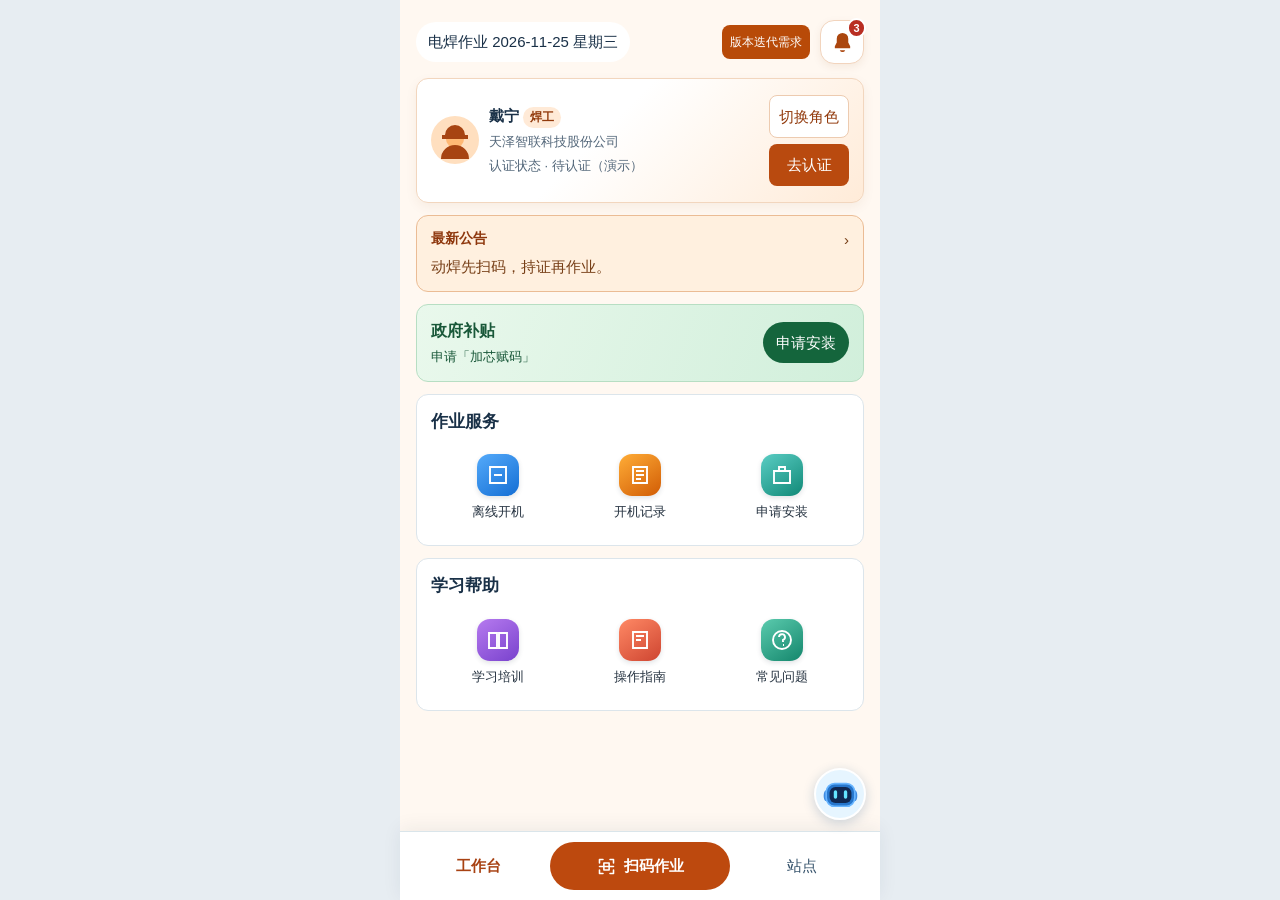
==== commit 797e3434: "Fix station map loading on static hosting" ====
--- a/pages/mini-workbench.html
+++ b/pages/mini-workbench.html
@@ -3,10 +3,10 @@
 <meta charset="utf-8">
 <meta name="viewport" content="width=device-width,initial-scale=1">
 <title>电焊作业小程序原型</title>
-<link rel="stylesheet" href="../_data/leaflet/leaflet.css">
-<script defer src="../_data/leaflet/leaflet.js"></script>
-<script defer src="../_data/street-boundaries.js"></script>
-<script defer src="../_data/station-boundaries.js"></script>
+<link rel="stylesheet" href="../assets/station-map/leaflet.css">
+<script defer src="../assets/station-map/leaflet.js"></script>
+<script defer src="../assets/station-map/street-boundaries.js"></script>
+<script defer src="../assets/station-map/station-boundaries.js"></script>
 <style>
 *{box-sizing:border-box}body{margin:0;background:#e7edf2;color:#193047;font:15px/1.55 "Microsoft YaHei",sans-serif}button,select,input{font:inherit}button{cursor:pointer}button:focus-visible,a:focus-visible{outline:3px solid #277bc3;outline-offset:3px}.app{max-width:480px;min-height:100dvh;margin:auto;background:#f4f7f9;padding:20px 16px 115px}header{display:flex;justify-content:space-between;align-items:center;margin-bottom:14px}h1,h2,p{margin:0}h1{font-size:25px}h2{font-size:17px;margin-bottom:10px}.card{background:white;border:1px solid #dce5eb;border-radius:12px;padding:14px;margin-bottom:12px}.identity{display:flex;justify-content:space-between;gap:8px;align-items:center}.muted{color:#526679;font-size:13px}.action{background:#dff2ed;color:#075d4b;border:0;border-radius:8px;padding:9px}.tools{display:flex;flex-wrap:wrap;gap:8px}.notice{background:#fff2d9;color:#723c0a}.nav{position:fixed;bottom:0;left:50%;transform:translateX(-50%);width:min(480px,100%);background:white;border-top:1px solid #dae5ea;display:grid;grid-template-columns:1fr 1.4fr 1fr;gap:8px;padding:10px 14px calc(10px + env(safe-area-inset-bottom))}.nav button{border:0;background:white;color:#34516a;min-height:48px;border-radius:10px}.nav button[aria-current]{background:#edf4f8;font-weight:bold}.nav .scan{background:#08735d;color:white;font-weight:bold}.filters{display:grid;grid-template-columns:1fr 1fr;gap:8px}.filters input{grid-column:1/-1}.filters input,.filters select{width:100%;padding:9px;border:1px solid #bacbd8;border-radius:7px;background:white;color:inherit}.map{position:relative;height:188px;margin:10px 0;background:#e1eee3;border-radius:9px;overflow:hidden}.map svg{position:absolute;width:100%;height:100%;pointer-events:none}.pin{position:absolute;transform:translate(-50%,-50%);width:34px;height:34px;border:2px solid white;border-radius:50%;background:#08735d;color:white}.pin.active{background:#a34313}.station{display:block;text-align:left;width:100%;color:inherit}.station.active{border-color:#08735d;background:#f0fbf7}.status{float:right;color:#076555;font-size:12px}.count{margin:10px 0}dialog{border:0;border-radius:12px;width:min(360px,90vw);padding:20px}dialog::backdrop{background:#12263e80}dialog p{margin:12px 0}
 .nav{box-shadow:0 -3px 18px #19304712;align-items:center}.nav button[aria-current]{background:transparent;color:#a84213}.nav .scan{background:#bd490e;border-radius:999px}.app:has(#sites:not([hidden])){padding-top:0}.map-stage{position:relative;margin:0 -16px;background:#e1eee3;padding-top:108px}.map-stage .filters{position:absolute;z-index:1;top:12px;left:14px;right:14px}.map-stage .filters input{grid-row:1;border-radius:999px}.map-stage .filters select{border-radius:999px}.map-stage .map{height:clamp(220px,38dvh,360px);margin:0;border-radius:0}.map-hint{padding:4px 14px 18px}.sheet{position:relative;margin:-12px -16px 0;background:white;border-radius:18px 18px 0 0;padding:10px 16px 16px}.sheet h2{margin-top:10px}.sheet .station{border-width:0 0 1px;border-radius:0;margin:0}.pin.active{outline:3px solid #f3b084}
@@ -420,8 +420,13 @@
  map.on('zoomend',updateDetail);
  updateDetail();
 }
+let mapResourcesReady=false;
+document.addEventListener('DOMContentLoaded',()=>{
+ mapResourcesReady=true;
+ if(!byId('sites').hidden){initMap();render();}
+},{once:true});
 function initMap(){
- if(map)return;
+ if(map||!mapResourcesReady)return;
  if(!window.L){
   byId('map').textContent='地图组件未加载，仍可使用下方站点列表。';
   return;
--- a/assets/station-map/leaflet.css
+++ b/assets/station-map/leaflet.css
@@ -0,0 +1,661 @@
+/* required styles */
+
+.leaflet-pane,
+.leaflet-tile,
+.leaflet-marker-icon,
+.leaflet-marker-shadow,
+.leaflet-tile-container,
+.leaflet-pane > svg,
+.leaflet-pane > canvas,
+.leaflet-zoom-box,
+.leaflet-image-layer,
+.leaflet-layer {
+	position: absolute;
+	left: 0;
+	top: 0;
+	}
+.leaflet-container {
+	overflow: hidden;
+	}
+.leaflet-tile,
+.leaflet-marker-icon,
+.leaflet-marker-shadow {
+	-webkit-user-select: none;
+	   -moz-user-select: none;
+	        user-select: none;
+	  -webkit-user-drag: none;
+	}
+/* Prevents IE11 from highlighting tiles in blue */
+.leaflet-tile::selection {
+	background: transparent;
+}
+/* Safari renders non-retina tile on retina better with this, but Chrome is worse */
+.leaflet-safari .leaflet-tile {
+	image-rendering: -webkit-optimize-contrast;
+	}
+/* hack that prevents hw layers "stretching" when loading new tiles */
+.leaflet-safari .leaflet-tile-container {
+	width: 1600px;
+	height: 1600px;
+	-webkit-transform-origin: 0 0;
+	}
+.leaflet-marker-icon,
+.leaflet-marker-shadow {
+	display: block;
+	}
+/* .leaflet-container svg: reset svg max-width decleration shipped in Joomla! (joomla.org) 3.x */
+/* .leaflet-container img: map is broken in FF if you have max-width: 100% on tiles */
+.leaflet-container .leaflet-overlay-pane svg {
+	max-width: none !important;
+	max-height: none !important;
+	}
+.leaflet-container .leaflet-marker-pane img,
+.leaflet-container .leaflet-shadow-pane img,
+.leaflet-container .leaflet-tile-pane img,
+.leaflet-container img.leaflet-image-layer,
+.leaflet-container .leaflet-tile {
+	max-width: none !important;
+	max-height: none !important;
+	width: auto;
+	padding: 0;
+	}
+
+.leaflet-container img.leaflet-tile {
+	/* See: https://bugs.chromium.org/p/chromium/issues/detail?id=600120 */
+	mix-blend-mode: plus-lighter;
+}
+
+.leaflet-container.leaflet-touch-zoom {
+	-ms-touch-action: pan-x pan-y;
+	touch-action: pan-x pan-y;
+	}
+.leaflet-container.leaflet-touch-drag {
+	-ms-touch-action: pinch-zoom;
+	/* Fallback for FF which doesn't support pinch-zoom */
+	touch-action: none;
+	touch-action: pinch-zoom;
+}
+.leaflet-container.leaflet-touch-drag.leaflet-touch-zoom {
+	-ms-touch-action: none;
+	touch-action: none;
+}
+.leaflet-container {
+	-webkit-tap-highlight-color: transparent;
+}
+.leaflet-container a {
+	-webkit-tap-highlight-color: rgba(51, 181, 229, 0.4);
+}
+.leaflet-tile {
+	filter: inherit;
+	visibility: hidden;
+	}
+.leaflet-tile-loaded {
+	visibility: inherit;
+	}
+.leaflet-zoom-box {
+	width: 0;
+	height: 0;
+	-moz-box-sizing: border-box;
+	     box-sizing: border-box;
+	z-index: 800;
+	}
+/* workaround for https://bugzilla.mozilla.org/show_bug.cgi?id=888319 */
+.leaflet-overlay-pane svg {
+	-moz-user-select: none;
+	}
+
+.leaflet-pane         { z-index: 400; }
+
+.leaflet-tile-pane    { z-index: 200; }
+.leaflet-overlay-pane { z-index: 400; }
+.leaflet-shadow-pane  { z-index: 500; }
+.leaflet-marker-pane  { z-index: 600; }
+.leaflet-tooltip-pane   { z-index: 650; }
+.leaflet-popup-pane   { z-index: 700; }
+
+.leaflet-map-pane canvas { z-index: 100; }
+.leaflet-map-pane svg    { z-index: 200; }
+
+.leaflet-vml-shape {
+	width: 1px;
+	height: 1px;
+	}
+.lvml {
+	behavior: url(#default#VML);
+	display: inline-block;
+	position: absolute;
+	}
+
+
+/* control positioning */
+
+.leaflet-control {
+	position: relative;
+	z-index: 800;
+	pointer-events: visiblePainted; /* IE 9-10 doesn't have auto */
+	pointer-events: auto;
+	}
+.leaflet-top,
+.leaflet-bottom {
+	position: absolute;
+	z-index: 1000;
+	pointer-events: none;
+	}
+.leaflet-top {
+	top: 0;
+	}
+.leaflet-right {
+	right: 0;
+	}
+.leaflet-bottom {
+	bottom: 0;
+	}
+.leaflet-left {
+	left: 0;
+	}
+.leaflet-control {
+	float: left;
+	clear: both;
+	}
+.leaflet-right .leaflet-control {
+	float: right;
+	}
+.leaflet-top .leaflet-control {
+	margin-top: 10px;
+	}
+.leaflet-bottom .leaflet-control {
+	margin-bottom: 10px;
+	}
+.leaflet-left .leaflet-control {
+	margin-left: 10px;
+	}
+.leaflet-right .leaflet-control {
+	margin-right: 10px;
+	}
+
+
+/* zoom and fade animations */
+
+.leaflet-fade-anim .leaflet-popup {
+	opacity: 0;
+	-webkit-transition: opacity 0.2s linear;
+	   -moz-transition: opacity 0.2s linear;
+	        transition: opacity 0.2s linear;
+	}
+.leaflet-fade-anim .leaflet-map-pane .leaflet-popup {
+	opacity: 1;
+	}
+.leaflet-zoom-animated {
+	-webkit-transform-origin: 0 0;
+	    -ms-transform-origin: 0 0;
+	        transform-origin: 0 0;
+	}
+svg.leaflet-zoom-animated {
+	will-change: transform;
+}
+
+.leaflet-zoom-anim .leaflet-zoom-animated {
+	-webkit-transition: -webkit-transform 0.25s cubic-bezier(0,0,0.25,1);
+	   -moz-transition:    -moz-transform 0.25s cubic-bezier(0,0,0.25,1);
+	        transition:         transform 0.25s cubic-bezier(0,0,0.25,1);
+	}
+.leaflet-zoom-anim .leaflet-tile,
+.leaflet-pan-anim .leaflet-tile {
+	-webkit-transition: none;
+	   -moz-transition: none;
+	        transition: none;
+	}
+
+.leaflet-zoom-anim .leaflet-zoom-hide {
+	visibility: hidden;
+	}
+
+
+/* cursors */
+
+.leaflet-interactive {
+	cursor: pointer;
+	}
+.leaflet-grab {
+	cursor: -webkit-grab;
+	cursor:    -moz-grab;
+	cursor:         grab;
+	}
+.leaflet-crosshair,
+.leaflet-crosshair .leaflet-interactive {
+	cursor: crosshair;
+	}
+.leaflet-popup-pane,
+.leaflet-control {
+	cursor: auto;
+	}
+.leaflet-dragging .leaflet-grab,
+.leaflet-dragging .leaflet-grab .leaflet-interactive,
+.leaflet-dragging .leaflet-marker-draggable {
+	cursor: move;
+	cursor: -webkit-grabbing;
+	cursor:    -moz-grabbing;
+	cursor:         grabbing;
+	}
+
+/* marker & overlays interactivity */
+.leaflet-marker-icon,
+.leaflet-marker-shadow,
+.leaflet-image-layer,
+.leaflet-pane > svg path,
+.leaflet-tile-container {
+	pointer-events: none;
+	}
+
+.leaflet-marker-icon.leaflet-interactive,
+.leaflet-image-layer.leaflet-interactive,
+.leaflet-pane > svg path.leaflet-interactive,
+svg.leaflet-image-layer.leaflet-interactive path {
+	pointer-events: visiblePainted; /* IE 9-10 doesn't have auto */
+	pointer-events: auto;
+	}
+
+/* visual tweaks */
+
+.leaflet-container {
+	background: #ddd;
+	outline-offset: 1px;
+	}
+.leaflet-container a {
+	color: #0078A8;
+	}
+.leaflet-zoom-box {
+	border: 2px dotted #38f;
+	background: rgba(255,255,255,0.5);
+	}
+
+
+/* general typography */
+.leaflet-container {
+	font-family: "Helvetica Neue", Arial, Helvetica, sans-serif;
+	font-size: 12px;
+	font-size: 0.75rem;
+	line-height: 1.5;
+	}
+
+
+/* general toolbar styles */
+
+.leaflet-bar {
+	box-shadow: 0 1px 5px rgba(0,0,0,0.65);
+	border-radius: 4px;
+	}
+.leaflet-bar a {
+	background-color: #fff;
+	border-bottom: 1px solid #ccc;
+	width: 26px;
+	height: 26px;
+	line-height: 26px;
+	display: block;
+	text-align: center;
+	text-decoration: none;
+	color: black;
+	}
+.leaflet-bar a,
+.leaflet-control-layers-toggle {
+	background-position: 50% 50%;
+	background-repeat: no-repeat;
+	display: block;
+	}
+.leaflet-bar a:hover,
+.leaflet-bar a:focus {
+	background-color: #f4f4f4;
+	}
+.leaflet-bar a:first-child {
+	border-top-left-radius: 4px;
+	border-top-right-radius: 4px;
+	}
+.leaflet-bar a:last-child {
+	border-bottom-left-radius: 4px;
+	border-bottom-right-radius: 4px;
+	border-bottom: none;
+	}
+.leaflet-bar a.leaflet-disabled {
+	cursor: default;
+	background-color: #f4f4f4;
+	color: #bbb;
+	}
+
+.leaflet-touch .leaflet-bar a {
+	width: 30px;
+	height: 30px;
+	line-height: 30px;
+	}
+.leaflet-touch .leaflet-bar a:first-child {
+	border-top-left-radius: 2px;
+	border-top-right-radius: 2px;
+	}
+.leaflet-touch .leaflet-bar a:last-child {
+	border-bottom-left-radius: 2px;
+	border-bottom-right-radius: 2px;
+	}
+
+/* zoom control */
+
+.leaflet-control-zoom-in,
+.leaflet-control-zoom-out {
+	font: bold 18px 'Lucida Console', Monaco, monospace;
+	text-indent: 1px;
+	}
+
+.leaflet-touch .leaflet-control-zoom-in, .leaflet-touch .leaflet-control-zoom-out  {
+	font-size: 22px;
+	}
+
+
+/* layers control */
+
+.leaflet-control-layers {
+	box-shadow: 0 1px 5px rgba(0,0,0,0.4);
+	background: #fff;
+	border-radius: 5px;
+	}
+.leaflet-control-layers-toggle {
+	background-image: url(images/layers.png);
+	width: 36px;
+	height: 36px;
+	}
+.leaflet-retina .leaflet-control-layers-toggle {
+	background-image: url(images/layers-2x.png);
+	background-size: 26px 26px;
+	}
+.leaflet-touch .leaflet-control-layers-toggle {
+	width: 44px;
+	height: 44px;
+	}
+.leaflet-control-layers .leaflet-control-layers-list,
+.leaflet-control-layers-expanded .leaflet-control-layers-toggle {
+	display: none;
+	}
+.leaflet-control-layers-expanded .leaflet-control-layers-list {
+	display: block;
+	position: relative;
+	}
+.leaflet-control-layers-expanded {
+	padding: 6px 10px 6px 6px;
+	color: #333;
+	background: #fff;
+	}
+.leaflet-control-layers-scrollbar {
+	overflow-y: scroll;
+	overflow-x: hidden;
+	padding-right: 5px;
+	}
+.leaflet-control-layers-selector {
+	margin-top: 2px;
+	position: relative;
+	top: 1px;
+	}
+.leaflet-control-layers label {
+	display: block;
+	font-size: 13px;
+	font-size: 1.08333em;
+	}
+.leaflet-control-layers-separator {
+	height: 0;
+	border-top: 1px solid #ddd;
+	margin: 5px -10px 5px -6px;
+	}
+
+/* Default icon URLs */
+.leaflet-default-icon-path { /* used only in path-guessing heuristic, see L.Icon.Default */
+	background-image: url(images/marker-icon.png);
+	}
+
+
+/* attribution and scale controls */
+
+.leaflet-container .leaflet-control-attribution {
+	background: #fff;
+	background: rgba(255, 255, 255, 0.8);
+	margin: 0;
+	}
+.leaflet-control-attribution,
+.leaflet-control-scale-line {
+	padding: 0 5px;
+	color: #333;
+	line-height: 1.4;
+	}
+.leaflet-control-attribution a {
+	text-decoration: none;
+	}
+.leaflet-control-attribution a:hover,
+.leaflet-control-attribution a:focus {
+	text-decoration: underline;
+	}
+.leaflet-attribution-flag {
+	display: inline !important;
+	vertical-align: baseline !important;
+	width: 1em;
+	height: 0.6669em;
+	}
+.leaflet-left .leaflet-control-scale {
+	margin-left: 5px;
+	}
+.leaflet-bottom .leaflet-control-scale {
+	margin-bottom: 5px;
+	}
+.leaflet-control-scale-line {
+	border: 2px solid #777;
+	border-top: none;
+	line-height: 1.1;
+	padding: 2px 5px 1px;
+	white-space: nowrap;
+	-moz-box-sizing: border-box;
+	     box-sizing: border-box;
+	background: rgba(255, 255, 255, 0.8);
+	text-shadow: 1px 1px #fff;
+	}
+.leaflet-control-scale-line:not(:first-child) {
+	border-top: 2px solid #777;
+	border-bottom: none;
+	margin-top: -2px;
+	}
+.leaflet-control-scale-line:not(:first-child):not(:last-child) {
+	border-bottom: 2px solid #777;
+	}
+
+.leaflet-touch .leaflet-control-attribution,
+.leaflet-touch .leaflet-control-layers,
+.leaflet-touch .leaflet-bar {
+	box-shadow: none;
+	}
+.leaflet-touch .leaflet-control-layers,
+.leaflet-touch .leaflet-bar {
+	border: 2px solid rgba(0,0,0,0.2);
+	background-clip: padding-box;
+	}
+
+
+/* popup */
+
+.leaflet-popup {
+	position: absolute;
+	text-align: center;
+	margin-bottom: 20px;
+	}
+.leaflet-popup-content-wrapper {
+	padding: 1px;
+	text-align: left;
+	border-radius: 12px;
+	}
+.leaflet-popup-content {
+	margin: 13px 24px 13px 20px;
+	line-height: 1.3;
+	font-size: 13px;
+	font-size: 1.08333em;
+	min-height: 1px;
+	}
+.leaflet-popup-content p {
+	margin: 17px 0;
+	margin: 1.3em 0;
+	}
+.leaflet-popup-tip-container {
+	width: 40px;
+	height: 20px;
+	position: absolute;
+	left: 50%;
+	margin-top: -1px;
+	margin-left: -20px;
+	overflow: hidden;
+	pointer-events: none;
+	}
+.leaflet-popup-tip {
+	width: 17px;
+	height: 17px;
+	padding: 1px;
+
+	margin: -10px auto 0;
+	pointer-events: auto;
+
+	-webkit-transform: rotate(45deg);
+	   -moz-transform: rotate(45deg);
+	    -ms-transform: rotate(45deg);
+	        transform: rotate(45deg);
+	}
+.leaflet-popup-content-wrapper,
+.leaflet-popup-tip {
+	background: white;
+	color: #333;
+	box-shadow: 0 3px 14px rgba(0,0,0,0.4);
+	}
+.leaflet-container a.leaflet-popup-close-button {
+	position: absolute;
+	top: 0;
+	right: 0;
+	border: none;
+	text-align: center;
+	width: 24px;
+	height: 24px;
+	font: 16px/24px Tahoma, Verdana, sans-serif;
+	color: #757575;
+	text-decoration: none;
+	background: transparent;
+	}
+.leaflet-container a.leaflet-popup-close-button:hover,
+.leaflet-container a.leaflet-popup-close-button:focus {
+	color: #585858;
+	}
+.leaflet-popup-scrolled {
+	overflow: auto;
+	}
+
+.leaflet-oldie .leaflet-popup-content-wrapper {
+	-ms-zoom: 1;
+	}
+.leaflet-oldie .leaflet-popup-tip {
+	width: 24px;
+	margin: 0 auto;
+
+	-ms-filter: "progid:DXImageTransform.Microsoft.Matrix(M11=0.70710678, M12=0.70710678, M21=-0.70710678, M22=0.70710678)";
+	filter: progid:DXImageTransform.Microsoft.Matrix(M11=0.70710678, M12=0.70710678, M21=-0.70710678, M22=0.70710678);
+	}
+
+.leaflet-oldie .leaflet-control-zoom,
+.leaflet-oldie .leaflet-control-layers,
+.leaflet-oldie .leaflet-popup-content-wrapper,
+.leaflet-oldie .leaflet-popup-tip {
+	border: 1px solid #999;
+	}
+
+
+/* div icon */
+
+.leaflet-div-icon {
+	background: #fff;
+	border: 1px solid #666;
+	}
+
+
+/* Tooltip */
+/* Base styles for the element that has a tooltip */
+.leaflet-tooltip {
+	position: absolute;
+	padding: 6px;
+	background-color: #fff;
+	border: 1px solid #fff;
+	border-radius: 3px;
+	color: #222;
+	white-space: nowrap;
+	-webkit-user-select: none;
+	-moz-user-select: none;
+	-ms-user-select: none;
+	user-select: none;
+	pointer-events: none;
+	box-shadow: 0 1px 3px rgba(0,0,0,0.4);
+	}
+.leaflet-tooltip.leaflet-interactive {
+	cursor: pointer;
+	pointer-events: auto;
+	}
+.leaflet-tooltip-top:before,
+.leaflet-tooltip-bottom:before,
+.leaflet-tooltip-left:before,
+.leaflet-tooltip-right:before {
+	position: absolute;
+	pointer-events: none;
+	border: 6px solid transparent;
+	background: transparent;
+	content: "";
+	}
+
+/* Directions */
+
+.leaflet-tooltip-bottom {
+	margin-top: 6px;
+}
+.leaflet-tooltip-top {
+	margin-top: -6px;
+}
+.leaflet-tooltip-bottom:before,
+.leaflet-tooltip-top:before {
+	left: 50%;
+	margin-left: -6px;
+	}
+.leaflet-tooltip-top:before {
+	bottom: 0;
+	margin-bottom: -12px;
+	border-top-color: #fff;
+	}
+.leaflet-tooltip-bottom:before {
+	top: 0;
+	margin-top: -12px;
+	margin-left: -6px;
+	border-bottom-color: #fff;
+	}
+.leaflet-tooltip-left {
+	margin-left: -6px;
+}
+.leaflet-tooltip-right {
+	margin-left: 6px;
+}
+.leaflet-tooltip-left:before,
+.leaflet-tooltip-right:before {
+	top: 50%;
+	margin-top: -6px;
+	}
+.leaflet-tooltip-left:before {
+	right: 0;
+	margin-right: -12px;
+	border-left-color: #fff;
+	}
+.leaflet-tooltip-right:before {
+	left: 0;
+	margin-left: -12px;
+	border-right-color: #fff;
+	}
+
+/* Printing */
+
+@media print {
+	/* Prevent printers from removing background-images of controls. */
+	.leaflet-control {
+		-webkit-print-color-adjust: exact;
+		print-color-adjust: exact;
+		}
+	}
